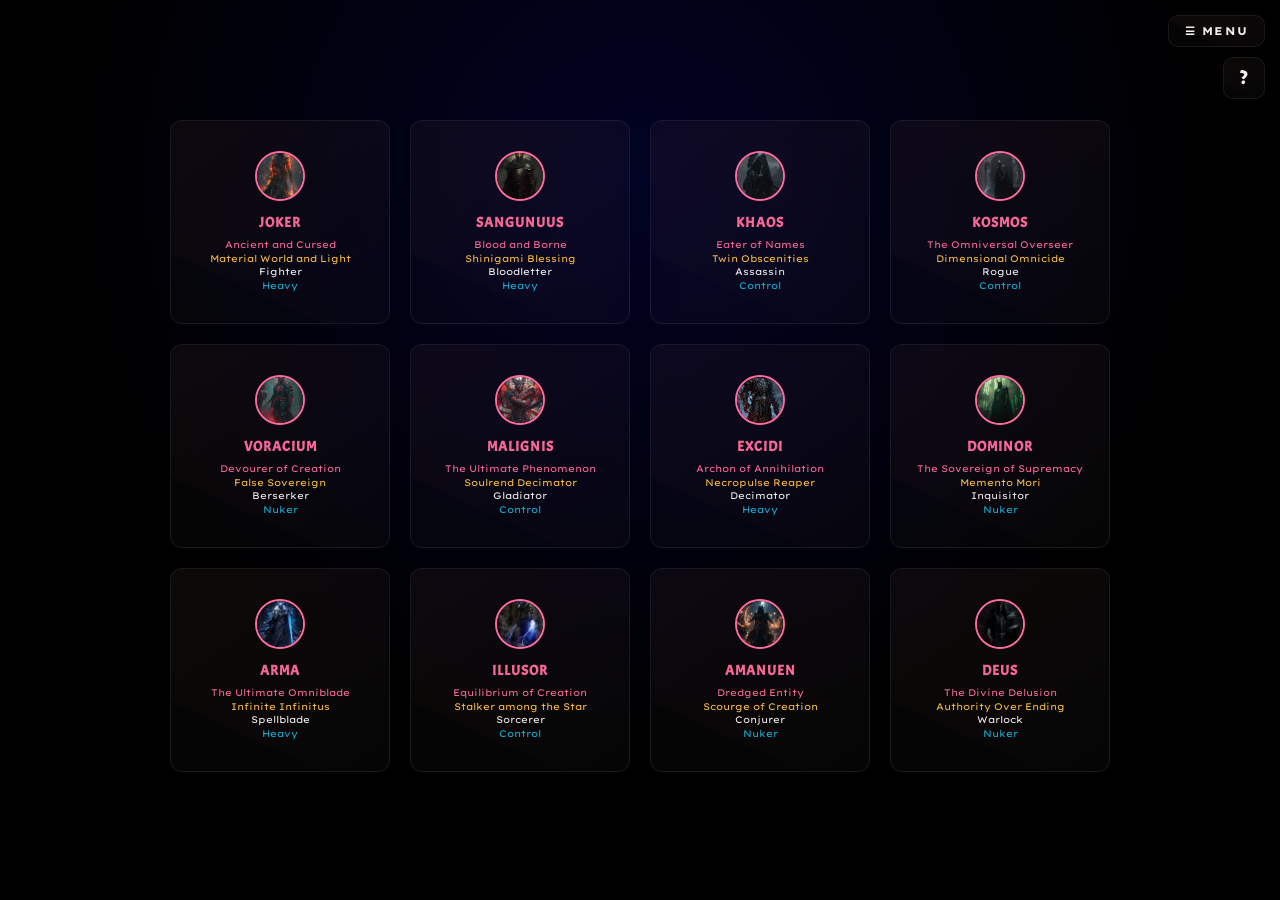
==== browsergame.html @ 63efa2f0 "feat: add dual console system for combat and realms" ====
<!DOCTYPE html>
<html lang="en">
<head>
    <meta charset="UTF-8">
    <meta name="viewport" content="width=device-width, initial-scale=1.0">
    <meta name="description" content="Play the greatest battle arena in the world">
    <title>Godthrone | Gehenna</title>
    
    <link rel="stylesheet" href="css/global.css">
    
    <link rel="preconnect" href="https://fonts.googleapis.com">
    <link rel="preconnect" href="https://fonts.gstatic.com" crossorigin>
    <link href="https://fonts.googleapis.com/css2?family=Acme&family=Lexend+Exa:wght@100..900&display=swap" rel="stylesheet">
</head>
<body>

    <nav class="menu-panel">
        <button class="menu-toggle" onclick="toggleMenu()">☰ Menu</button>
        <button id="rpsButton" class="menu-toggle" style="margin-top: 10px; justify-content: center; font-family: 'Acme', sans-serif; font-size: 1.2rem;">?</button>
        
        <div id="menuContent">
            <a href="mainmenu.html">Home</a>
            <a href="loremenu/loremenu.html">Lore</a>
            <a href="Story/world.html">Story</a>
        </div>
    </nav>

    <div id="globalTooltip" class="tooltip-container"></div>

    <div id="rpsModal" class="modal-overlay">
        <div class="modal-content">
            <button id="closeModal" class="close-button">&times;</button>
            <img src="./images/modal/rps.png" alt="Combat Triangle" class="rps-image">
        </div>
    </div>

    <div class="container">
        <header class="title" id="main-header">
        </header>

        <!-- 1. ENEMY CARD SECTION (Now at the top of combat) -->
        <div class="enemy" style="display: flex; justify-content: center; width: 100%; margin: 20px 0;"></div>

        <!-- 2. COMBAT CONSOLE SECTION -->
        <div id="realmConsole" style="display: none; max-width: 720px; margin: 20px auto; padding: 15px; background: #020224; border: 1px solid #ffc048; color: #fff; font-family: 'Lexend Exa', sans-serif; font-size: 13px; line-height: 1.6; text-align: center; border-radius: 8px; max-height: 120px; overflow-y: auto; box-shadow: 0 0 15px rgba(255, 192, 72, 0.2);"></div>

        <div id="combatConsole" style="display: none; max-width: 720px; margin: 20px auto; padding: 15px; background: #020224; border: 1px solid #ff6b9d; color: #fff; font-family: 'Lexend Exa', sans-serif; font-size: 13px; line-height: 1.6; text-align: center; border-radius: 8px; max-height: 120px; overflow-y: auto; box-shadow: 0 0 15px rgba(255, 107, 157, 0.2);"></div>

        <!-- 3. ACTION BUTTONS (In the middle) -->
        <div class="actions" style="text-align: center; margin: 20px 0;"></div>

        <!-- 4. PLAYER CARD / CHARACTER SELECTION GRID (Now at the bottom) -->
        <main class="interface" id="character-grid">
            <a href="#" class="card" onclick="GameManager.setGameStart('Joker')">
                <img src="./images/exiliumarch/joker.png" alt="joker" class="img-avatar">
                <h3>Joker</h3>
                <p class="line-1">Ancient and Cursed</p>
                <p class="line-2">Material World and Light</p>
                <p class="line-3">Fighter</p>
                <p class="line-4">Heavy</p>
            </a>
            
            <a href="#" class="card" onclick="GameManager.setGameStart('Sangunuus')">
                <img src="./images/exiliumarch/sangunuus.png" alt="sangunuus" class="img-avatar">
                <h3>Sangunuus</h3>
                <p class="line-1">Blood and Borne</p>
                <p class="line-2">Shinigami Blessing</p>
                <p class="line-3">Bloodletter</p>
                <p class="line-4">Heavy</p>
            </a>

            <a href="#" class="card" onclick="GameManager.setGameStart('Khaos')">
                <img src="./images/exiliumarch/khaos.png" alt="khaos" class="img-avatar">
                <h3>Khaos</h3>
                <p class="line-1">Eater of Names</p>
                <p class="line-2">Twin Obscenities</p>
                <p class="line-3">Assassin</p>
                <p class="line-4">Control</p>
            </a>

            <a href="#" class="card" onclick="GameManager.setGameStart('Kosmos')">
                <img src="./images/exiliumarch/kosmos.png" alt="kosmos" class="img-avatar">
                <h3>Kosmos</h3>
                <p class="line-1">The Omniversal Overseer</p>
                <p class="line-2">Dimensional Omnicide</p>
                <p class="line-3">Rogue</p>
                <p class="line-4">Control</p>
              </a>

            <a href="#" class="card" onclick="GameManager.setGameStart('Voracium')">
                <img src="./images/exiliumarch/voracium.png" alt="voracium" class="img-avatar">
                <h3>Voracium</h3>
                <p class="line-1">Devourer of Creation</p>
                <p class="line-2">False Sovereign</p>
                <p class="line-3">Berserker</p>
                <p class="line-4">Nuker</p>
            </a>

            <a href="#" class="card" onclick="GameManager.setGameStart('Malignis')">
                <img src="./images/exiliumarch/malignis.png" alt="malignis" class="img-avatar">
                <h3>Malignis</h3>
                <p class="line-1">The Ultimate Phenomenon</p>
                <p class="line-2">Soulrend Decimator</p>
                <p class="line-3">Gladiator</p>
                <p class="line-4">Control</p>
            </a>

            <a href="#" class="card" onclick="GameManager.setGameStart('Excidi')">
                <img src="./images/exiliumarch/excidi.png" alt="excidi" class="img-avatar">
                <h3>Excidi</h3>
                <p class="line-1">Archon of Annihilation</p>
                <p class="line-2">Necropulse Reaper</p>
                <p class="line-3">Decimator</p>
                <p class="line-4">Heavy</p>
            </a>

            <a href="#" class="card" onclick="GameManager.setGameStart('Dominor')">
                <img src="./images/exiliumarch/dominor.png" alt="dominor" class="img-avatar">
                <h3>Dominor</h3>
                <p class="line-1">The Sovereign of Supremacy</p>
                <p class="line-2">Memento Mori</p>
                <p class="line-3">Inquisitor</p>
                <p class="line-4">Nuker</p>
            </a>

            <a href="#" class="card" onclick="GameManager.setGameStart('Arma')">
                <img src="./images/exiliumarch/arma.png" alt="arma" class="img-avatar">
                <h3>Arma</h3>
                <p class="line-1">The Ultimate Omniblade</p>
                <p class="line-2">Infinite Infinitus</p>
                <p class="line-3">Spellblade</p>
                <p class="line-4">Heavy</p>
            </a>

            <a href="#" class="card" onclick="GameManager.setGameStart('Illusor')">
                <img src="./images/exiliumarch/illusor.png" alt="illusor" class="img-avatar">
                <h3>Illusor</h3>
                <p class="line-1">Equilibrium of Creation</p>
                <p class="line-2">Stalker among the Star</p>
                <p class="line-3">Sorcerer</p>
                <p class="line-4">Control</p>
            </a>
            
            <a href="#" class="card" onclick="GameManager.setGameStart('Amanuen')">
                <img src="./images/exiliumarch/amanuen.png" alt="amanuen" class="img-avatar">
                <h3>Amanuen</h3>
                <p class="line-1">Dredged Entity</p>
                <p class="line-2">Scourge of Creation</p>
                <p class="line-3">Conjurer</p>
                <p class="line-4">Nuker</p>
            </a>
        
            <a href="#" class="card" onclick="GameManager.setGameStart('Deus')">
                <img src="./images/exiliumarch/deus.png" alt="deus" class="img-avatar">
                <h3>Deus</h3>
                <p class="line-1">The Divine Delusion</p>
                <p class="line-2">Authority Over Ending</p>
                <p class="line-3">Warlock</p>
                <p class="line-4">Nuker</p>
            </a>
        </main>

        <div class="arena"></div>
    </div>

    <button id="scrollToTop" onclick="scrollToTop()" aria-label="Scroll back to top"
            style="display: none; position: fixed; bottom: 20px; right: 20px; width: 50px; height: 50px; border-radius: 50%; background: #000000; border: 1px solid #ff6b9d; color: #ff6b9d; cursor: pointer; z-index: 9999; align-items: center; justify-content: center; font-size: 20px;">
        ↑
    </button>

<script src="js/characters.js"></script>
<script src="js/interface.js"></script>
<script src="js/realms.js"></script>
<script src="js/storage.js"></script>
<script src="js/game.js"></script>
<script src="js/enemy.js"></script>
<script src="js/combat.js"></script>
<script src="js/modal.js"></script>
<script src="js/tooltip.js"></script>
</body>
</html>
---- css/global.css ----
/* --- GODTHRONE UNIFIED GLOBAL CSS --- */

/* 1. RESET & CORE PROTOCOL */
* {
    margin: 0;
    padding: 0;
    box-sizing: border-box;
    text-decoration: none;
    hyphens: none; /* Protocol: No Hyphens */
}

body {
    font-family: 'Lexend Exa', sans-serif;
    background: radial-gradient(circle at 50% 20%, #020224, #000000 60%);
    color: #d5c8af;
    min-height: 100vh;
    display: flex;
    justify-content: center;
    padding: 40px 20px;
    overflow-x: hidden;
}

/* 2. LAYOUT CONTAINERS */
.container {
    width: 100%;
    max-width: 1200px;
    display: flex;
    flex-direction: column;
    align-items: center; /* Ensures Title & Grid share same center line */
}

.title {
    text-align: center;
    margin-bottom: 50px;
    animation: fadeUp 0.8s ease;
}

.title h1 {
    font-family: 'Acme', sans-serif;
    font-size: 3.5rem;
    letter-spacing: 8px;
    background: linear-gradient(45deg, #ff6b9d, #da4a6c);
    -webkit-background-clip: text;
    -webkit-text-fill-color: transparent;
    text-transform: uppercase;
    filter: drop-shadow(0 0 10px rgba(255, 107, 157, 0.3));
}

.title p {
    font-size: 1rem;
    letter-spacing: 4px;
    opacity: 0.8;
    margin-top: 10px;
    text-transform: uppercase;
}

/* 3. CARD-STYLE MENU SYSTEM (HARD-FIXED) */
.menu-panel {
    position: fixed;
    top: 15px;
    right: 15px;
    z-index: 1000;
    display: flex;
    flex-direction: column;
    align-items: flex-end;
}

.menu-toggle {
    position: relative;
    background: rgba(255, 255, 255, 0.02);
    color: #ffffff;
    border: 1px solid rgba(255, 255, 255, 0.08);
    padding: 8px 16px;
    border-radius: 10px; 
    font-size: 0.7rem;
    font-weight: 700;
    letter-spacing: 1.2px;
    text-transform: uppercase;
    cursor: pointer;
    font-family: 'Lexend Exa', sans-serif;
    display: flex;
    align-items: center;
    gap: 6px;
    backdrop-filter: blur(10px);
    overflow: hidden; /* Clips the "Secret Sauce" animations */
    transition: all 0.4s cubic-bezier(0.25, 0.46, 0.45, 0.94);
}

.menu-toggle:hover {
    transform: translateY(-2px) scale(1.02);
    border-color: #ff6b9d;
    box-shadow: 0 5px 15px rgba(255, 107, 157, 0.2);
}

/* Menu Toggle "Secret Sauce" (Matches Cards) */
.menu-toggle::before {
    content: "";
    position: absolute;
    inset: 0;
    background: radial-gradient(circle at 50% 0%, rgba(255, 107, 157, 0.15), transparent 70%);
    opacity: 0;
    transition: 0.4s;
}

.menu-toggle:hover::before { 
    opacity: 1; 
}

.menu-toggle::after {
    content: "";
    position: absolute;
    top: -120%;
    left: -50%;
    width: 200%;
    height: 200%;
    background: linear-gradient(120deg, transparent, rgba(80, 39, 39, 0.1), transparent);
    transform: rotate(25deg);
    transition: 0.6s;
}

.menu-toggle:hover::after { 
    top: 120%; 
}

#menuContent {
    display: none;
    background: rgba(0, 0, 0, 0.95);
    border: 1px solid rgba(255, 107, 157, 0.3);
    padding: 6px;
    margin-top: 6px;
    border-radius: 10px;
    min-width: 120px;
    backdrop-filter: blur(15px);
    box-shadow: 0 10px 30px rgba(0, 0, 0, 0.8);
    animation: menuSlide 0.3s ease forwards;
}

#menuContent a {
    display: block;
    color: #ff6b9d;
    padding: 6px 10px;
    font-size: 0.65rem;
    font-weight: 600;
    text-align: right;
    transition: all 0.2s ease;
    border-radius: 6px;
}

#menuContent a:hover {
    color: #ffffff;
    background: rgba(255, 107, 157, 0.1);
    transform: translateX(-3px);
}

/* 4. INTERFACE GRID (EXPANDED FOR 4 CARDS) */
.interface {
    display: grid;
    /* Explicitly define 4 columns instead of letting auto-fit decide based on parent constraints */
    grid-template-columns: repeat(4, 220px); 
    gap: 20px; 
    width: 100%;
    max-width: 960px; /* (4 cards * 220px) + gaps */
    margin: 0 auto;
    justify-content: center;
}

/* --- UI ACTION LAYOUT --- */
.actions {
    display: flex;
    flex-direction: column; /* Stacks buttons vertically */
    gap: 15px;              /* THIS IS YOUR SPACING FIX */
    align-items: center;
    width: 100%;
    margin-top: 20px;
}

/* --- BUTTON BORDER UTILITIES --- */
.border-pink { border-color: #ff6b9d !important; }
.border-gold { border-color: #ffc048 !important; }
.border-green { border-color: #2ed573 !important; }
.border-red { border-color: #ff4757 !important; }
.border-teal { border-color: #00d2d3 !important; }

/* 5. UNIVERSAL CARD DESIGN */
.card {
    position: relative;
    background: rgba(255, 255, 255, 0.02);
    border: 1px solid rgba(255, 255, 255, 0.08);
    border-radius: 12px; 
    padding: 30px 15px;
    text-align: center;
    backdrop-filter: blur(10px);
    overflow: hidden;
    display: flex;
    flex-direction: column;
    align-items: center;
    justify-content: center; /* THE FIX: Centers content vertically */
    min-height: 1px;         /* THE FIX: Alignment safety guard */
    width: 100%;
    max-width: 220px;
    margin: 0 auto;
    transition: all 0.4s cubic-bezier(0.25, 0.46, 0.45, 0.94);
    opacity: 0;
    transform: translateY(15px);
    animation: fadeUp 0.6s ease forwards;
}

.card:hover {
    transform: translateY(-5px) scale(1.02);
    border-color: #ff6b9d;
    box-shadow: 0 10px 25px rgba(255, 107, 157, 0.2);
}

/* LOCKS PINK BORDER ON PLAYER CARD PERMANENTLY DURING COMBAT
   Without breaking the 220px sizing layout */
#character-grid .card:only-child {
    border-color: #ff6b9d !important;
    box-shadow: 0 10px 25px rgba(255, 107, 157, 0.2) !important;
}

/* Card "Secret Sauce" */
.card::before {
    content: "";
    position: absolute;
    inset: 0;
    background: radial-gradient(circle at 50% 0%, rgba(255, 107, 157, 0.15), transparent 70%);
    opacity: 0;
    transition: 0.4s;
    pointer-events: none;
}

.card:hover::before { 
    opacity: 1; 
}

.card::after {
    content: "";
    position: absolute;
    top: -120%;
    left: -50%;
    width: 200%;
    height: 200%;
    background: linear-gradient(120deg, transparent, rgba(80, 39, 39, 0.1), transparent);
    transform: rotate(25deg);
    transition: 0.6s;
    pointer-events: none;
}

.card:hover::after { 
    top: 120%; 
}

/* AVATARS */
.img-avatar {
    width: 50px;   
    height: 50px;  
    border-radius: 50%;
    border: 2px solid #ff6b9d;
    margin-bottom: 12px; 
    object-fit: cover;
    transition: 0.3s ease;
    z-index: 1;
}

/* TYPOGRAPHY */
.card h3 {
    font-family: 'Acme', sans-serif;
    color: #ff6b9d;
    font-size: 0.9rem; 
    margin-bottom: 8px;
    text-transform: uppercase;
    letter-spacing: 1px;
}

.card p {
    font-size: 0.6rem; 
    line-height: 1.2;   
    margin-bottom: 2px;
}

.line-1 { color: #ff6b9d; } /* Accent Pink */
.line-2 { color: #ffc048; } /* Accent Gold */
.line-3 { color: #f5f5f5; } /* Pure White */
.line-4 { color: #17b1dc; } /* Pure White */

/* --- BREADCRUMB COMPONENT --- */
.breadcrumb {
    margin-bottom: 25px;
    font-family: 'Lexend Exa', sans-serif;
    font-size: 0.65rem;
    letter-spacing: 2px;
    text-transform: uppercase;
    text-align: center;
    hyphens: none;
}

.breadcrumb a {
    color: #ff6b9d; /* Accent Pink */
    transition: 0.3s ease;
}

.breadcrumb a:hover {
    color: #ffffff;
    text-shadow: 0 0 8px rgba(255, 107, 157, 0.6);
}

.breadcrumb .separator {
    margin: 0 10px;
    color: rgba(255, 255, 255, 0.2);
}

.breadcrumb .current {
    color: #d5c8af;
    opacity: 0.8;
}

/* 6. ANIMATIONS */
@keyframes fadeUp {
    from { opacity: 0; transform: translateY(20px); }
    to { opacity: 1; transform: translateY(0); }
}

@keyframes menuSlide {
    from { opacity: 0; transform: translateY(-5px) scale(0.98); }
    to { opacity: 1; transform: translateY(0) scale(1); }
}

/* Staggering Animation Entry */
.card:nth-child(1) { animation-delay: 0.1s; }
.card:nth-child(2) { animation-delay: 0.15s; }
.card:nth-child(3) { animation-delay: 0.2s; }

/* 7. RESPONSIVE (MOBILE & TABLET) */
@media (max-width: 1000px) {
    .interface { 
        grid-template-columns: repeat(auto-fit, minmax(180px, 1fr)); 
        max-width: 450px; 
    }
}

@media (max-width: 600px) {
    .interface { 
        grid-template-columns: 1fr; 
        max-width: 220px; 
    }
    .title h1 { 
        font-size: 2.5rem; 
    }
}

/* 8. COMBAT LAYOUT EXPANSION FIXES */
#combatConsole {
    width: 100% !important;
    max-width: 720px !important;
    margin: 20px auto !important;
    background: rgba(0, 0, 0, 0.4);
    border: 1px solid rgba(255, 107, 157, 0.2);
    border-radius: 12px;
    padding: 15px 20px;
    font-size: 0.7rem;
    line-height: 1.6;
    box-sizing: border-box;
    max-height: 180px;
    overflow-y: auto;
    backdrop-filter: blur(10px);
    
    /* Hides default scrollbar tracks for Firefox & Edge */
    scrollbar-width: none; 
    -ms-overflow-style: none; 
}

/* Hides default scrollbar tracks for Webkit engines (Chrome, Safari, Opera) */
#combatConsole::-webkit-scrollbar {
    display: none;
}

/* RESTORED: Both your player and enemy cards remain their standard matching sizes! */
#character-grid, .enemy {
    width: 100% !important;
    max-width: 720px !important;
    margin: 0 auto !important;
}

/* NEW SPACING FIX: Forces stacked sections to sit tight in the new top-to-bottom layout flow */
.enemy + #combatConsole,
#combatConsole + .actions,
.actions + #character-grid {
    margin-top: 15px !important; 
    margin-bottom: 0px !important; 
}

/* Hides default scrollbar tracks for Webkit engines (Chrome, Safari, Opera) */
#combatConsole::-webkit-scrollbar {
    display: none;
}

/* RESTORED: Back to your exact structural container layouts.
   Both your player and enemy cards remain their standard matching sizes! */
#character-grid, .enemy {
    width: 100% !important;
    max-width: 720px !important;
    margin: 0 auto !important;
}

/* Force the button to drop its default browser spacing and pull closer to the card */
#character-grid + button, 
#character-grid + div,
#character-grid + a {
    margin-top: 15px !important; 
    margin-bottom: 0px !important; 
}

/* --- 9. COSMIC COMBAT EFFECTS & ANIMATIONS --- */

/* SCREEN SHAKE ANIMATION */
@keyframes cosmicShake {
    0%, 100% { transform: translate(0, 0); }
    10%, 30%, 50%, 70%, 90% { transform: translate(-4px, 2px); }
    20%, 40%, 60%, 80% { transform: translate(4px, -2px); }
}

.shake-active {
    animation: cosmicShake 0.4s cubic-bezier(.36,.07,.19,.97) both;
}

/* ENEMY HIT: Flash Crimson Red when player takes damage */
@keyframes flashEnemyHit {
    0% { background: radial-gradient(circle at 50% 20%, #da4a6c, #000000 75%); }
    100% { background: radial-gradient(circle at 50% 20%, #020224, #000000 60%); }
}
.flash-enemy {
    animation: flashEnemyHit 0.4s ease-out forwards;
}

/* PLAYER HIT: Flash Cosmic Pink when enemy takes damage */
@keyframes flashPlayerHit {
    0% { background: radial-gradient(circle at 50% 20%, #57cf61, #000000 75%); }
    100% { background: radial-gradient(circle at 50% 20%, #020224, #000000 60%); }
}
.flash-player {
    animation: flashPlayerHit 0.4s ease-out forwards;
}

/* --- 10. COSMIC VITALITY & MANA BARS --- */
.stat-bar-container {
    width: 100%;
    height: 8px;
    background: rgba(255, 255, 255, 0.1);
    border-radius: 4px;
    margin: 6px 0 12px 0;
    overflow: hidden;
    border: 1px solid rgba(255, 255, 255, 0.05);
    box-shadow: inset 0 1px 3px rgba(0, 0, 0, 0.5);
}

.stat-bar-fill {
    height: 100%;
    width: 100%; /* Starts full */
    transition: width 0.4s cubic-bezier(0.175, 0.885, 0.32, 1.275); /* Snappy bounce effect */
}

/* Custom Cosmic Glow Profiles */
.bg-player-health {
    background: #ff6b9d; /* Accent Pink */
    box-shadow: 0 0 8px rgba(255, 107, 157, 0.8);
}

.bg-enemy-health {
    background: #da4a6c; /* Crimson Red */
    box-shadow: 0 0 8px rgba(218, 74, 108, 0.8);
}

.bg-mana {
    background: #ffc048; /* Accent Gold */
    box-shadow: 0 0 8px rgba(255, 192, 72, 0.8);
}

.damage-popup {
    position: absolute;
    animation: floatUp 0.8s ease-out forwards;
    font-family: 'Acme', sans-serif;
    color: #ff6b9d;
    font-size: 2rem; /* Increased size to make it pop */
    pointer-events: none;
    z-index: 1000;   /* Ensure it appears above everything */
}

@keyframes floatUp {
    0% { transform: translateY(0); opacity: 1; }
    100% { transform: translateY(-50px); opacity: 0; }
}

/* ... [Keep all of your exact existing CSS above 1-10 here] ... */

/* --- 11. RPS MODAL SYSTEM --- */
.modal-overlay {
    display: none; /* Hidden strictly by default */
    position: fixed;
    inset: 0; /* Shorthand for top/left/right/bottom 0 */
    background: rgba(0, 0, 0, 0.85);
    z-index: 2000;
    justify-content: center;
    align-items: center;
    backdrop-filter: blur(8px);
    opacity: 0;
    transition: opacity 0.3s ease;
}

.modal-overlay.active {
    display: flex;
    opacity: 1;
}

.modal-content {
    position: relative;
    background: radial-gradient(circle at 50% 20%, #020224, #000000 80%);
    border: 1px solid #000000;
    border-radius: 12px;
    padding: 40px;
    box-shadow: 0 10px 40px rgba(36, 34, 35, 0.3);
    max-width: 600px;
    width: 90%;
    text-align: center;
    transform: scale(0.9);
    transition: transform 0.3s cubic-bezier(0.25, 0.46, 0.45, 0.94);
}

.modal-overlay.active .modal-content {
    transform: scale(1);
}

.rps-image {
    max-width: 100%;
    height: auto;
    border-radius: 8px;
    box-shadow: 0 0 15px rgba(255, 255, 255, 0.05);
}

.close-button {
    position: absolute;
    top: 10px;
    right: 15px;
    background: transparent;
    color: #ff6b9d; /* Accent Pink */
    border: none;
    font-size: 2rem;
    cursor: pointer;
    font-family: 'Acme', sans-serif;
    transition: color 0.3s ease, transform 0.3s ease;
}

.close-button:hover {
    color: #ffffff; /* Pure White */
    transform: scale(1.1);
}

/* --- 12. SKILL TOOLTIP SYSTEM --- */
.tooltip-container {
    position: absolute;
    top: 0;
    left: 0;
    background: #737373;
    color: #000000;
    border: 2px solid #000000;
    padding: 10px 15px; /* Added slightly more padding */
    border-radius: 6px;
    font-family: 'Lexend Exa', sans-serif;
    font-size: 0.8rem; /* Adjusted for better readability */
    font-weight: bold;
    pointer-events: none;
    z-index: 1500;
    opacity: 0;
    visibility: hidden;
    transition: opacity 0.15s ease, transform 0.15s ease;
    transform: translateY(-5px);
    box-shadow: 0 5px 15px rgba(0, 0, 0, 0.8);
    
    /* --- FIX: Allow wrapping instead of cutting off --- */
    max-width: 280px;      /* Restrict max width so it doesn't span the whole screen */
    white-space: normal;   /* Allows text to wrap to new lines */
    text-align: center;    /* Keeps the look consistent */
    line-height: 1.2;      /* Ensures lines aren't squashed */
}

.tooltip-container.active {
    opacity: 1;
    visibility: visible;
    transform: translateY(0);
}

/* 13. COMBAT SCREEN EDGE LAYOUT */

/* 1. Lock the body perfectly to the monitor glass */
body:has(.enemy .card) {
    padding-top: 15px !important;    
    padding-bottom: 15px !important; 
    padding-left: 20px;
    padding-right: 20px;
    height: 100vh !important;    /* THE FIX: Locks body to screen height */
    overflow: hidden !important; /* THE FIX: Stops vertical bouncing */
}

/* 2. Force the container to stretch the full height so the bottom isn't empty */
.container:has(.enemy .card) {
    height: 100% !important;     /* THE FIX: Stretches down to the bottom */
    display: flex;
    flex-direction: column;
}

/* Completely hide the title header during combat */
.container:has(.enemy .card) .title {
    display: none !important;
}

/* 3. Pin the enemy card to the very top edge */
.container:has(.enemy .card) .enemy {
    margin-top: 0 !important;
    margin-bottom: 0 !important;
    margin-left: auto !important;
    margin-right: auto !important;
}

/* 4. Push the action buttons AND player card to the bottom */
.container:has(.enemy .card) #combatConsole + .actions {
    margin-top: auto !important; /* Pushes everything below it to the bottom */
    margin-bottom: 0 !important;
}

/* Keep the player card at the bottom with your custom 9px gap */
.container:has(.enemy .card) #character-grid {
    margin-top: 9px !important; 
    margin-bottom: 0 !important;
    margin-left: auto !important;
    margin-right: auto !important;
}

/* 5. Transform the consoles into fixed boxes beside the player */
.container:has(.enemy .card) #combatConsole,
.container:has(.enemy .card) #realmConsole {
    position: fixed !important;
    bottom: 15px !important;     
    width: 320px !important;     
    max-width: 320px !important; 
    height: 200px !important;    
    max-height: 250px !important;
    margin: 0 !important; 
    z-index: 1000 !important;
}

/* Pushes combat log to the right */
.container:has(.enemy .card) #combatConsole {
    right: 20px !important; 
}

/* Pushes realm info to the left */
.container:has(.enemy .card) #realmConsole {
    left: 20px !important; 
    display: flex !important;
    flex-direction: column;
    justify-content: center;
}

/* Hide scrollbars for the new console */
#realmConsole::-webkit-scrollbar {
    display: none;
}
#realmConsole {
    scrollbar-width: none; 
    -ms-overflow-style: none; 
}
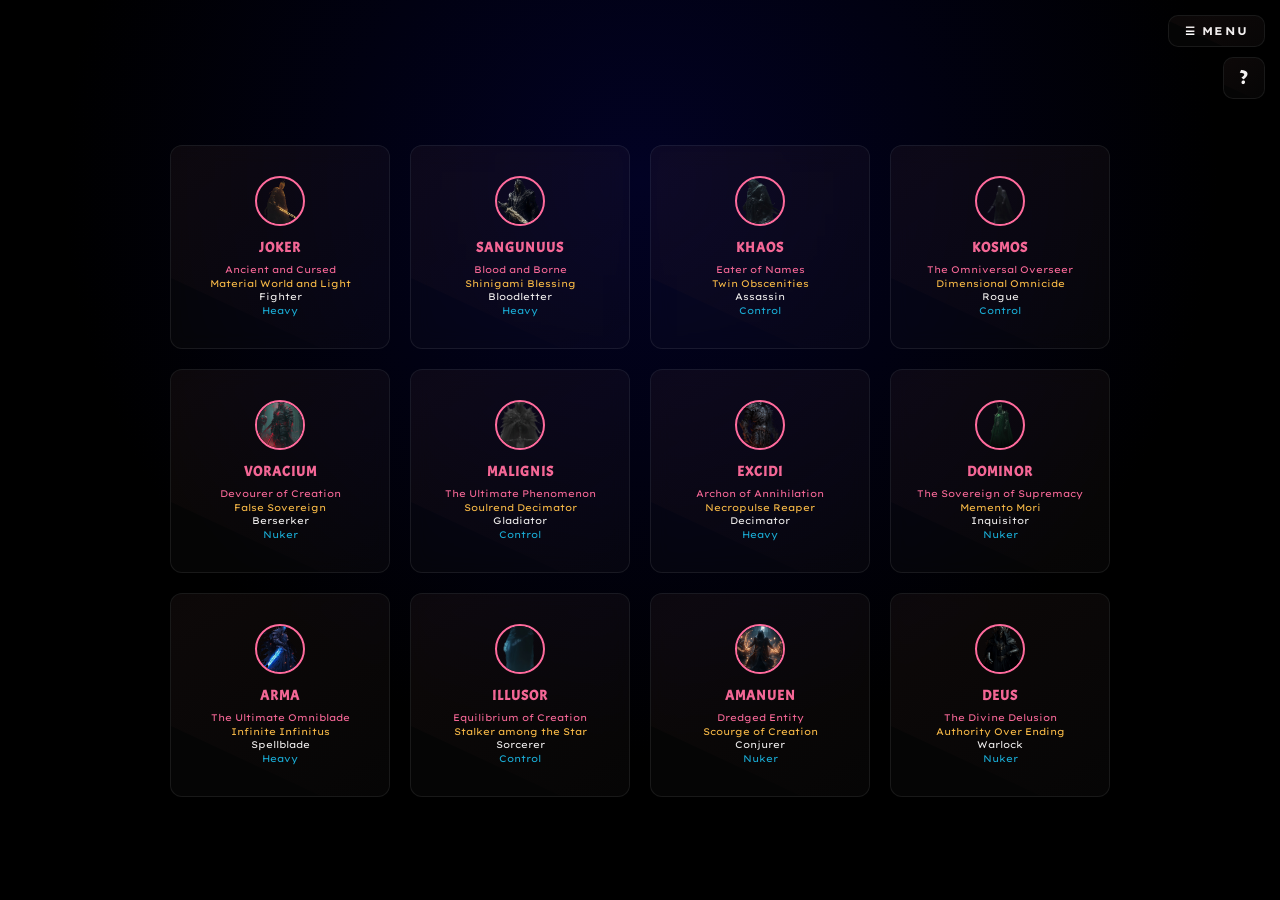
==== commit 6b45b590: "refactor: move enemy showcase inline styles to CSS and clean combat overrides" ====
--- a/browsergame.html
+++ b/browsergame.html
@@ -45,6 +45,9 @@
         <div id="realmConsole" style="display: none; max-width: 720px; margin: 20px auto; padding: 15px; background: #020224; border: 1px solid #ffc048; color: #fff; font-family: 'Lexend Exa', sans-serif; font-size: 13px; line-height: 1.6; text-align: center; border-radius: 8px; max-height: 120px; overflow-y: auto; box-shadow: 0 0 15px rgba(255, 192, 72, 0.2);"></div>
 
         <div id="combatConsole" style="display: none; max-width: 720px; margin: 20px auto; padding: 15px; background: #020224; border: 1px solid #ff6b9d; color: #fff; font-family: 'Lexend Exa', sans-serif; font-size: 13px; line-height: 1.6; text-align: center; border-radius: 8px; max-height: 120px; overflow-y: auto; box-shadow: 0 0 15px rgba(255, 107, 157, 0.2);"></div>
+
+        <!-- ENEMY SPRITE SHOWCASE -->
+        <div id="enemyShowcase"></div>
 
         <!-- 3. ACTION BUTTONS (In the middle) -->
         <div class="actions" style="text-align: center; margin: 20px 0;"></div>
--- a/css/global.css
+++ b/css/global.css
@@ -594,8 +594,8 @@
 body:has(.enemy .card) {
     padding-top: 15px !important;    
     padding-bottom: 15px !important; 
-    padding-left: 20px;
-    padding-right: 20px;
+    padding-left: 0 !important;
+    padding-right: 0 !important;
     height: 100vh !important;    /* THE FIX: Locks body to screen height */
     overflow: hidden !important; /* THE FIX: Stops vertical bouncing */
 }
@@ -660,6 +660,40 @@
     justify-content: center;
 }
 
+/* Allow full-width combat layout */
+body:has(.enemy .card) .container {
+    max-width: 100% !important;
+    width: 100% !important;
+}
+
+#enemyShowcase {
+    width: 100%;
+    height: 260px;
+    margin: 20px auto;
+    display: none; /* hidden until combat */
+    justify-content: center;
+    align-items: center;
+    overflow: hidden;
+    backdrop-filter: blur(10px);
+}
+
+body:has(.enemy .card) #enemyShowcase {
+    display: flex !important;
+    width: 100% !important;
+    max-width: 100% !important;
+    margin-left: auto !important;
+    margin-right: auto !important;
+
+    /* Remove old borders & glow */
+    border: none !important;
+    border-radius: 0 !important;
+    box-shadow: none !important;
+
+    /* Background image */
+    background: url("./images/combatbackground.png")
+                center center / cover no-repeat !important;
+}
+
 /* Hide scrollbars for the new console */
 #realmConsole::-webkit-scrollbar {
     display: none;
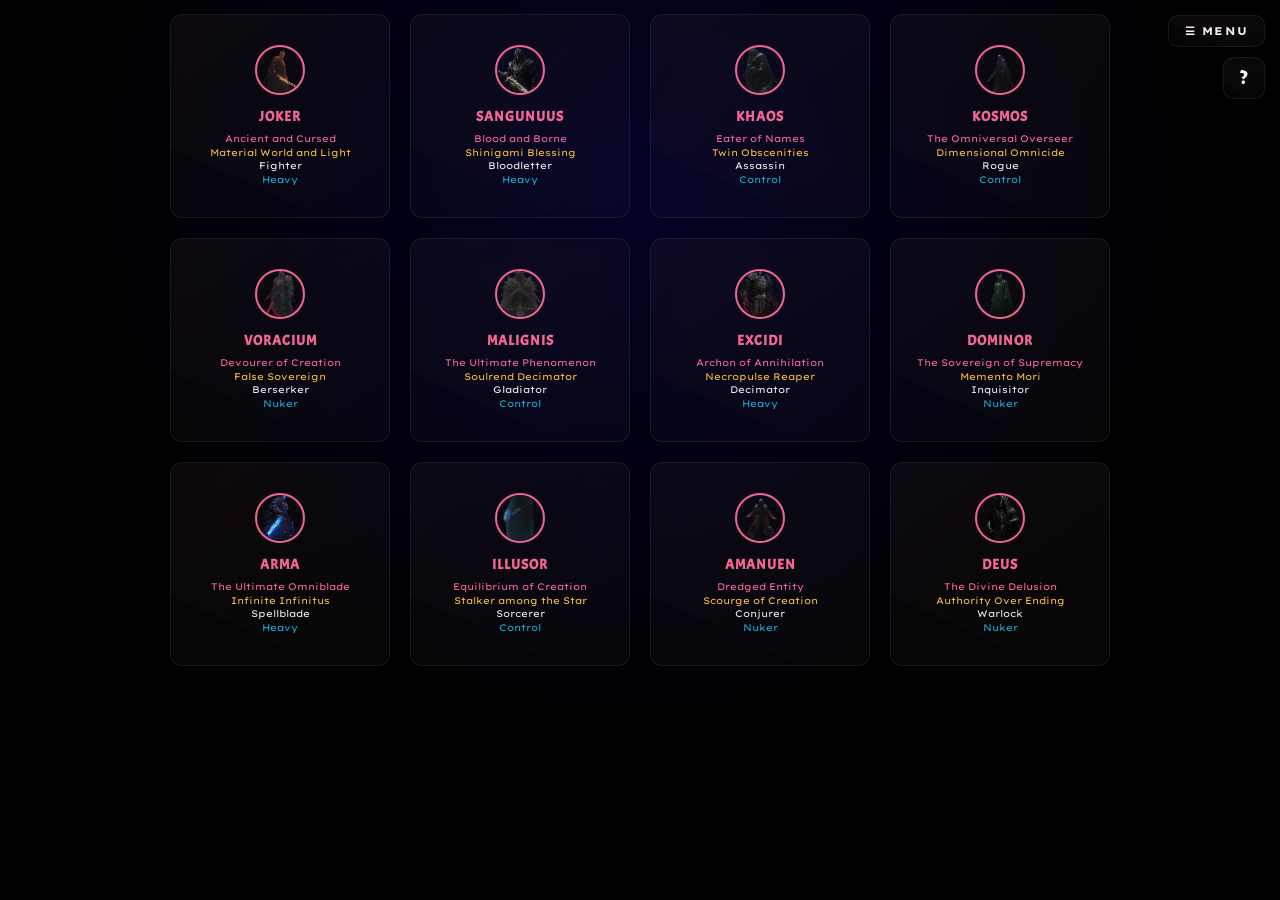
==== commit d98656e8: "refactor: split global.css into modular CSS files" ====
--- a/browsergame.html
+++ b/browsergame.html
@@ -6,7 +6,12 @@
     <meta name="description" content="Play the greatest battle arena in the world">
     <title>Godthrone | Gehenna</title>
     
-    <link rel="stylesheet" href="css/global.css">
+    <link rel="stylesheet" href="css/base.css">
+    <link rel="stylesheet" href="css/menu.css">
+    <link rel="stylesheet" href="css/combat.css">
+    <link rel="stylesheet" href="css/modal.css">
+    <link rel="stylesheet" href="css/tooltip.css">
+    <link rel="stylesheet" href="css/novel.css">
     
     <link rel="preconnect" href="https://fonts.googleapis.com">
     <link rel="preconnect" href="https://fonts.gstatic.com" crossorigin>
@@ -54,7 +59,7 @@
 
         <!-- 4. PLAYER CARD / CHARACTER SELECTION GRID (Now at the bottom) -->
         <main class="interface" id="character-grid">
-            <a href="#" class="card" onclick="GameManager.setGameStart('Joker')">
+            <a href="#" class="card" onclick="startVN('Joker')">
                 <img src="./images/exiliumarch/joker.png" alt="joker" class="img-avatar">
                 <h3>Joker</h3>
                 <p class="line-1">Ancient and Cursed</p>
@@ -63,7 +68,7 @@
                 <p class="line-4">Heavy</p>
             </a>
             
-            <a href="#" class="card" onclick="GameManager.setGameStart('Sangunuus')">
+            <a href="#" class="card" onclick="startVN('Sangunuus')">
                 <img src="./images/exiliumarch/sangunuus.png" alt="sangunuus" class="img-avatar">
                 <h3>Sangunuus</h3>
                 <p class="line-1">Blood and Borne</p>
@@ -72,7 +77,7 @@
                 <p class="line-4">Heavy</p>
             </a>
 
-            <a href="#" class="card" onclick="GameManager.setGameStart('Khaos')">
+            <a href="#" class="card" onclick="startVN('Khaos')">
                 <img src="./images/exiliumarch/khaos.png" alt="khaos" class="img-avatar">
                 <h3>Khaos</h3>
                 <p class="line-1">Eater of Names</p>
@@ -81,7 +86,7 @@
                 <p class="line-4">Control</p>
             </a>
 
-            <a href="#" class="card" onclick="GameManager.setGameStart('Kosmos')">
+            <a href="#" class="card" onclick="startVN('Kosmos')">
                 <img src="./images/exiliumarch/kosmos.png" alt="kosmos" class="img-avatar">
                 <h3>Kosmos</h3>
                 <p class="line-1">The Omniversal Overseer</p>
@@ -90,7 +95,7 @@
                 <p class="line-4">Control</p>
               </a>
 
-            <a href="#" class="card" onclick="GameManager.setGameStart('Voracium')">
+            <a href="#" class="card" onclick="startVN('Voracium')">
                 <img src="./images/exiliumarch/voracium.png" alt="voracium" class="img-avatar">
                 <h3>Voracium</h3>
                 <p class="line-1">Devourer of Creation</p>
@@ -99,7 +104,7 @@
                 <p class="line-4">Nuker</p>
             </a>
 
-            <a href="#" class="card" onclick="GameManager.setGameStart('Malignis')">
+            <a href="#" class="card" onclick="startVN('Malignis')">
                 <img src="./images/exiliumarch/malignis.png" alt="malignis" class="img-avatar">
                 <h3>Malignis</h3>
                 <p class="line-1">The Ultimate Phenomenon</p>
@@ -108,7 +113,7 @@
                 <p class="line-4">Control</p>
             </a>
 
-            <a href="#" class="card" onclick="GameManager.setGameStart('Excidi')">
+            <a href="#" class="card" onclick="startVN('Excidi')">
                 <img src="./images/exiliumarch/excidi.png" alt="excidi" class="img-avatar">
                 <h3>Excidi</h3>
                 <p class="line-1">Archon of Annihilation</p>
@@ -117,7 +122,7 @@
                 <p class="line-4">Heavy</p>
             </a>
 
-            <a href="#" class="card" onclick="GameManager.setGameStart('Dominor')">
+            <a href="#" class="card" onclick="startVN('Dominor')">
                 <img src="./images/exiliumarch/dominor.png" alt="dominor" class="img-avatar">
                 <h3>Dominor</h3>
                 <p class="line-1">The Sovereign of Supremacy</p>
@@ -126,7 +131,7 @@
                 <p class="line-4">Nuker</p>
             </a>
 
-            <a href="#" class="card" onclick="GameManager.setGameStart('Arma')">
+            <a href="#" class="card" onclick="startVN('Arma')">
                 <img src="./images/exiliumarch/arma.png" alt="arma" class="img-avatar">
                 <h3>Arma</h3>
                 <p class="line-1">The Ultimate Omniblade</p>
@@ -135,7 +140,7 @@
                 <p class="line-4">Heavy</p>
             </a>
 
-            <a href="#" class="card" onclick="GameManager.setGameStart('Illusor')">
+            <a href="#" class="card" onclick="startVN('Illusor')">
                 <img src="./images/exiliumarch/illusor.png" alt="illusor" class="img-avatar">
                 <h3>Illusor</h3>
                 <p class="line-1">Equilibrium of Creation</p>
@@ -144,7 +149,7 @@
                 <p class="line-4">Control</p>
             </a>
             
-            <a href="#" class="card" onclick="GameManager.setGameStart('Amanuen')">
+            <a href="#" class="card" onclick="startVN('Amanuen')">
                 <img src="./images/exiliumarch/amanuen.png" alt="amanuen" class="img-avatar">
                 <h3>Amanuen</h3>
                 <p class="line-1">Dredged Entity</p>
@@ -153,7 +158,7 @@
                 <p class="line-4">Nuker</p>
             </a>
         
-            <a href="#" class="card" onclick="GameManager.setGameStart('Deus')">
+            <a href="#" class="card" onclick="startVN('Deus')">
                 <img src="./images/exiliumarch/deus.png" alt="deus" class="img-avatar">
                 <h3>Deus</h3>
                 <p class="line-1">The Divine Delusion</p>
@@ -166,11 +171,31 @@
         <div class="arena"></div>
     </div>
 
+    <!-- VISUAL NOVEL VIEWPORT (FULLSCREEN) -->
+    <div class="vnViewport" style="display:none;">
+    <img class="vn-bg" src="./images/novelbackground.png" alt="">
+    <div class="characterLayer">
+        <img id="vnSpriteLeft" class="spriteElement leftSprite" src="" alt="">
+        <img id="vnSpriteRight" class="spriteElement rightSprite" src="" alt="">
+    </div>
+
+    <div class="dialogueContainer">
+        <div id="speakerName" class="speakerLabel"></div>
+        <div id="interactiveBox" class="dialogueWindow">
+            <p id="sceneText"></p>
+            <div class="actionPrompt">Click window to advance</div>
+        </div>
+    </div>
+    </div>
+
+
     <button id="scrollToTop" onclick="scrollToTop()" aria-label="Scroll back to top"
             style="display: none; position: fixed; bottom: 20px; right: 20px; width: 50px; height: 50px; border-radius: 50%; background: #000000; border: 1px solid #ff6b9d; color: #ff6b9d; cursor: pointer; z-index: 9999; align-items: center; justify-content: center; font-size: 20px;">
         ↑
     </button>
 
+<script src="js/novelengine.js"></script>
+<script src="js/storydata.js"></script>
 <script src="js/characters.js"></script>
 <script src="js/interface.js"></script>
 <script src="js/realms.js"></script>
@@ -180,5 +205,22 @@
 <script src="js/combat.js"></script>
 <script src="js/modal.js"></script>
 <script src="js/tooltip.js"></script>
+
+<script>
+function startVN(classType) {
+    // Enable VN-only body styling
+    document.body.classList.add("vn-active");
+
+    // Hide combat UI
+    document.querySelector(".container").style.display = "none";
+
+    // Show VN fullscreen
+    document.querySelector(".vnViewport").style.display = "flex";
+
+    // Start VN scene 1
+    NovelEngine.startFromCharacter(classType);
+}
+</script>
+
 </body>
 </html>
--- a/css/base.css
+++ b/css/base.css
@@ -0,0 +1,233 @@
+/* --- BASE.CSS --- */
+
+/* 1. RESET & CORE PROTOCOL */
+* {
+    margin: 0;
+    padding: 0;
+    box-sizing: border-box;
+    text-decoration: none;
+    hyphens: none;
+}
+
+body {
+    font-family: 'Lexend Exa', sans-serif;
+    background: radial-gradient(circle at 50% 20%, #020224, #000000 60%);
+    color: #d5c8af;
+    min-height: 100vh;
+    display: flex;
+    justify-content: center;
+    padding: 40px 20px;
+    overflow-x: hidden;
+}
+
+/* 2. LAYOUT CONTAINERS */
+.container {
+    width: 100%;
+    max-width: 1200px;
+    display: flex;
+    flex-direction: column;
+    align-items: center;
+}
+
+.title {
+    text-align: center;
+    margin-bottom: -81px;
+    animation: fadeUp 0.8s ease;
+}
+
+.title h1 {
+    font-family: 'Acme', sans-serif;
+    font-size: 3.5rem;
+    letter-spacing: 8px;
+    background: linear-gradient(45deg, #ff6b9d, #da4a6c);
+    -webkit-background-clip: text;
+    -webkit-text-fill-color: transparent;
+    text-transform: uppercase;
+    filter: drop-shadow(0 0 10px rgba(255, 107, 157, 0.3));
+}
+
+.title p {
+    font-size: 1rem;
+    letter-spacing: 4px;
+    opacity: 0.8;
+    margin-top: 10px;
+    text-transform: uppercase;
+}
+
+/* 4. INTERFACE GRID */
+.interface {
+    display: grid;
+    grid-template-columns: repeat(4, 220px);
+    gap: 20px;
+    width: 100%;
+    max-width: 960px;
+    margin: 0 auto;
+    justify-content: center;
+}
+
+/* --- UI ACTION LAYOUT --- */
+.actions {
+    display: flex;
+    flex-direction: column;
+    gap: 15px;
+    align-items: center;
+    width: 100%;
+    margin-top: 20px;
+}
+
+/* --- BUTTON BORDER UTILITIES --- */
+.border-pink { border-color: #ff6b9d !important; }
+.border-gold { border-color: #ffc048 !important; }
+.border-green { border-color: #2ed573 !important; }
+.border-red { border-color: #ff4757 !important; }
+.border-teal { border-color: #00d2d3 !important; }
+
+/* 5. UNIVERSAL CARD DESIGN */
+.card {
+    position: relative;
+    background: rgba(255, 255, 255, 0.02);
+    border: 1px solid rgba(255, 255, 255, 0.08);
+    border-radius: 12px;
+    padding: 30px 15px;
+    text-align: center;
+    backdrop-filter: blur(10px);
+    overflow: hidden;
+    display: flex;
+    flex-direction: column;
+    align-items: center;
+    justify-content: center;
+    min-height: 1px;
+    width: 100%;
+    max-width: 220px;
+    margin: 0 auto;
+    transition: all 0.4s cubic-bezier(0.25, 0.46, 0.45, 0.94);
+    opacity: 0;
+    transform: translateY(15px);
+    animation: fadeUp 0.6s ease forwards;
+}
+
+.card:hover {
+    transform: translateY(-5px) scale(1.02);
+    border-color: #ff6b9d;
+    box-shadow: 0 10px 25px rgba(255, 107, 157, 0.2);
+}
+
+.card::before {
+    content: "";
+    position: absolute;
+    inset: 0;
+    background: radial-gradient(circle at 50% 0%, rgba(255, 107, 157, 0.15), transparent 70%);
+    opacity: 0;
+    transition: 0.4s;
+}
+
+.card:hover::before { opacity: 1; }
+
+.card::after {
+    content: "";
+    position: absolute;
+    top: -120%;
+    left: -50%;
+    width: 200%;
+    height: 200%;
+    background: linear-gradient(120deg, transparent, rgba(80, 39, 39, 0.1), transparent);
+    transform: rotate(25deg);
+    transition: 0.6s;
+}
+
+.card:hover::after { top: 120%; }
+
+/* AVATARS */
+.img-avatar {
+    width: 50px;
+    height: 50px;
+    border-radius: 50%;
+    border: 2px solid #ff6b9d;
+    margin-bottom: 12px;
+    object-fit: cover;
+    transition: 0.3s ease;
+}
+
+/* TYPOGRAPHY */
+.card h3 {
+    font-family: 'Acme', sans-serif;
+    color: #ff6b9d;
+    font-size: 0.9rem;
+    margin-bottom: 8px;
+    text-transform: uppercase;
+    letter-spacing: 1px;
+}
+
+.card p {
+    font-size: 0.6rem;
+    line-height: 1.2;
+    margin-bottom: 2px;
+}
+
+.line-1 { color: #ff6b9d; }
+.line-2 { color: #ffc048; }
+.line-3 { color: #f5f5f5; }
+.line-4 { color: #17b1dc; }
+
+/* --- BREADCRUMB COMPONENT --- */
+.breadcrumb {
+    margin-bottom: 25px;
+    font-family: 'Lexend Exa', sans-serif;
+    font-size: 0.65rem;
+    letter-spacing: 2px;
+    text-transform: uppercase;
+    text-align: center;
+}
+
+.breadcrumb a {
+    color: #ff6b9d;
+    transition: 0.3s ease;
+}
+
+.breadcrumb a:hover {
+    color: #ffffff;
+    text-shadow: 0 0 8px rgba(255, 107, 157, 0.6);
+}
+
+.breadcrumb .separator {
+    margin: 0 10px;
+    color: rgba(255, 255, 255, 0.2);
+}
+
+.breadcrumb .current {
+    color: #d5c8af;
+    opacity: 0.8;
+}
+
+/* 6. ANIMATIONS */
+@keyframes fadeUp {
+    from { opacity: 0; transform: translateY(20px); }
+    to { opacity: 1; transform: translateY(0); }
+}
+
+@keyframes menuSlide {
+    from { opacity: 0; transform: translateY(-5px) scale(0.98); }
+    to { opacity: 1; transform: translateY(0) scale(1); }
+}
+
+.card:nth-child(1) { animation-delay: 0.1s; }
+.card:nth-child(2) { animation-delay: 0.15s; }
+.card:nth-child(3) { animation-delay: 0.2s; }
+
+/* 7. RESPONSIVE (MOBILE & TABLET) */
+@media (max-width: 1000px) {
+    .interface {
+        grid-template-columns: repeat(auto-fit, minmax(180px, 1fr));
+        max-width: 450px;
+    }
+}
+
+@media (max-width: 600px) {
+    .interface {
+        grid-template-columns: 1fr;
+        max-width: 220px;
+    }
+    .title h1 {
+        font-size: 2.5rem;
+    }
+}
--- a/css/menu.css
+++ b/css/menu.css
@@ -0,0 +1,100 @@
+/* --- MENU.CSS --- */
+
+/* CARD-STYLE MENU SYSTEM */
+.menu-panel {
+    position: fixed;
+    top: 15px;
+    right: 15px;
+    z-index: 1000;
+    display: flex;
+    flex-direction: column;
+    align-items: flex-end;
+}
+
+.menu-toggle {
+    position: relative;
+    background: rgba(255, 255, 255, 0.02);
+    color: #ffffff;
+    border: 1px solid rgba(255, 255, 255, 0.08);
+    padding: 8px 16px;
+    border-radius: 10px; 
+    font-size: 0.7rem;
+    font-weight: 700;
+    letter-spacing: 1.2px;
+    text-transform: uppercase;
+    cursor: pointer;
+    font-family: 'Lexend Exa', sans-serif;
+    display: flex;
+    align-items: center;
+    gap: 6px;
+    backdrop-filter: blur(10px);
+    overflow: hidden;
+    transition: all 0.4s cubic-bezier(0.25, 0.46, 0.45, 0.94);
+}
+
+.menu-toggle:hover {
+    transform: translateY(-2px) scale(1.02);
+    border-color: #ff6b9d;
+    box-shadow: 0 5px 15px rgba(255, 107, 157, 0.2);
+}
+
+/* Secret Sauce Glow */
+.menu-toggle::before {
+    content: "";
+    position: absolute;
+    inset: 0;
+    background: radial-gradient(circle at 50% 0%, rgba(255, 107, 157, 0.15), transparent 70%);
+    opacity: 0;
+    transition: 0.4s;
+}
+
+.menu-toggle:hover::before { 
+    opacity: 1; 
+}
+
+.menu-toggle::after {
+    content: "";
+    position: absolute;
+    top: -120%;
+    left: -50%;
+    width: 200%;
+    height: 200%;
+    background: linear-gradient(120deg, transparent, rgba(80, 39, 39, 0.1), transparent);
+    transform: rotate(25deg);
+    transition: 0.6s;
+}
+
+.menu-toggle:hover::after { 
+    top: 120%; 
+}
+
+/* DROPDOWN MENU */
+#menuContent {
+    display: none;
+    background: rgba(0, 0, 0, 0.95);
+    border: 1px solid rgba(255, 107, 157, 0.3);
+    padding: 6px;
+    margin-top: 6px;
+    border-radius: 10px;
+    min-width: 120px;
+    backdrop-filter: blur(15px);
+    box-shadow: 0 10px 30px rgba(0, 0, 0, 0.8);
+    animation: menuSlide 0.3s ease forwards;
+}
+
+#menuContent a {
+    display: block;
+    color: #ff6b9d;
+    padding: 6px 10px;
+    font-size: 0.65rem;
+    font-weight: 600;
+    text-align: right;
+    transition: all 0.2s ease;
+    border-radius: 6px;
+}
+
+#menuContent a:hover {
+    color: #ffffff;
+    background: rgba(255, 107, 157, 0.1);
+    transform: translateX(-3px);
+}
--- a/css/combat.css
+++ b/css/combat.css
@@ -0,0 +1,217 @@
+/* --- 8. COMBAT LAYOUT EXPANSION FIXES --- */
+#combatConsole {
+    width: 100% !important;
+    max-width: 720px !important;
+    margin: 20px auto !important;
+    background: rgba(0, 0, 0, 0.4);
+    border: 1px solid rgba(255, 107, 157, 0.2);
+    border-radius: 12px;
+    padding: 15px 20px;
+    font-size: 0.7rem;
+    line-height: 1.6;
+    box-sizing: border-box;
+    max-height: 180px;
+    overflow-y: auto;
+    backdrop-filter: blur(10px);
+    scrollbar-width: none; 
+    -ms-overflow-style: none; 
+}
+
+#combatConsole::-webkit-scrollbar {
+    display: none;
+}
+
+#character-grid, .enemy {
+    width: 100% !important;
+    max-width: 720px !important;
+    margin: 0 auto !important;
+}
+
+.enemy + #combatConsole,
+#combatConsole + .actions,
+.actions + #character-grid {
+    margin-top: 15px !important; 
+    margin-bottom: 0px !important; 
+}
+
+#character-grid + button, 
+#character-grid + div,
+#character-grid + a {
+    margin-top: 15px !important; 
+    margin-bottom: 0px !important; 
+}
+
+/* --- 9. COSMIC COMBAT EFFECTS & ANIMATIONS --- */
+@keyframes cosmicShake {
+    0%, 100% { transform: translate(0, 0); }
+    10%, 30%, 50%, 70%, 90% { transform: translate(-4px, 2px); }
+    20%, 40%, 60%, 80% { transform: translate(4px, -2px); }
+}
+
+.shake-active {
+    animation: cosmicShake 0.4s cubic-bezier(.36,.07,.19,.97) both;
+}
+
+@keyframes flashEnemyHit {
+    0% { background: radial-gradient(circle at 50% 20%, #da4a6c, #000000 75%); }
+    100% { background: radial-gradient(circle at 50% 20%, #020224, #000000 60%); }
+}
+.flash-enemy {
+    animation: flashEnemyHit 0.4s ease-out forwards;
+}
+
+@keyframes flashPlayerHit {
+    0% { background: radial-gradient(circle at 50% 20%, #57cf61, #000000 75%); }
+    100% { background: radial-gradient(circle at 50% 20%, #020224, #000000 60%); }
+}
+.flash-player {
+    animation: flashPlayerHit 0.4s ease-out forwards;
+}
+
+/* --- 10. COSMIC VITALITY & MANA BARS --- */
+.stat-bar-container {
+    width: 100%;
+    height: 8px;
+    background: rgba(255, 255, 255, 0.1);
+    border-radius: 4px;
+    margin: 6px 0 12px 0;
+    overflow: hidden;
+    border: 1px solid rgba(255, 255, 255, 0.05);
+    box-shadow: inset 0 1px 3px rgba(0, 0, 0, 0.5);
+}
+
+.stat-bar-fill {
+    height: 100%;
+    width: 100%;
+    transition: width 0.4s cubic-bezier(0.175, 0.885, 0.32, 1.275);
+}
+
+.bg-player-health {
+    background: #ff6b9d;
+    box-shadow: 0 0 8px rgba(255, 107, 157, 0.8);
+}
+
+.bg-enemy-health {
+    background: #da4a6c;
+    box-shadow: 0 0 8px rgba(218, 74, 108, 0.8);
+}
+
+.bg-mana {
+    background: #ffc048;
+    box-shadow: 0 0 8px rgba(255, 192, 72, 0.8);
+}
+
+.damage-popup {
+    position: absolute;
+    animation: floatUp 0.8s ease-out forwards;
+    font-family: 'Acme', sans-serif;
+    color: #ff6b9d;
+    font-size: 2rem;
+    pointer-events: none;
+    z-index: 1000;
+}
+
+@keyframes floatUp {
+    0% { transform: translateY(0); opacity: 1; }
+    100% { transform: translateY(-50px); opacity: 0; }
+}
+
+/* --- 13. COMBAT SCREEN EDGE LAYOUT --- */
+body:has(.enemy .card) {
+    padding-top: 15px !important;    
+    padding-bottom: 15px !important; 
+    padding-left: 0 !important;
+    padding-right: 0 !important;
+    height: 100vh !important;
+    overflow: hidden !important;
+}
+
+.container:has(.enemy .card) {
+    height: 100% !important;
+    display: flex;
+    flex-direction: column;
+}
+
+.container:has(.enemy .card) .title {
+    display: none !important;
+}
+
+.container:has(.enemy .card) .enemy {
+    margin-top: 0 !important;
+    margin-bottom: 0 !important;
+    margin-left: auto !important;
+    margin-right: auto !important;
+}
+
+.container:has(.enemy .card) #combatConsole + .actions {
+    margin-top: auto !important;
+    margin-bottom: 0 !important;
+}
+
+.container:has(.enemy .card) #character-grid {
+    margin-top: 9px !important; 
+    margin-bottom: 0 !important;
+    margin-left: auto !important;
+    margin-right: auto !important;
+}
+
+.container:has(.enemy .card) #combatConsole,
+.container:has(.enemy .card) #realmConsole {
+    position: fixed !important;
+    bottom: 15px !important;     
+    width: 320px !important;     
+    max-width: 320px !important; 
+    height: 200px !important;    
+    max-height: 250px !important;
+    margin: 0 !important; 
+    z-index: 1000 !important;
+}
+
+.container:has(.enemy .card) #combatConsole {
+    right: 20px !important; 
+}
+
+.container:has(.enemy .card) #realmConsole {
+    left: 20px !important; 
+    display: flex !important;
+    flex-direction: column;
+    justify-content: center;
+}
+
+body:has(.enemy .card) .container {
+    max-width: 100% !important;
+    width: 100% !important;
+}
+
+#enemyShowcase {
+    width: 100%;
+    height: 260px;
+    margin: 20px auto;
+    display: none;
+    justify-content: center;
+    align-items: center;
+    overflow: hidden;
+    backdrop-filter: blur(10px);
+}
+
+body:has(.enemy .card) #enemyShowcase {
+    display: flex !important;
+    width: 100% !important;
+    max-width: 100% !important;
+    margin-left: auto !important;
+    margin-right: auto !important;
+    border: none !important;
+    border-radius: 0 !important;
+    box-shadow: none !important;
+    background: url("./images/combatbackground.png")
+                center center / cover no-repeat !important;
+}
+
+#realmConsole::-webkit-scrollbar {
+    display: none;
+}
+
+#realmConsole {
+    scrollbar-width: none; 
+    -ms-overflow-style: none; 
+}
--- a/css/modal.css
+++ b/css/modal.css
@@ -0,0 +1,61 @@
+/* --- 11. RPS MODAL SYSTEM --- */
+.modal-overlay {
+    display: none;
+    position: fixed;
+    inset: 0;
+    background: rgba(0, 0, 0, 0.85);
+    z-index: 2000;
+    justify-content: center;
+    align-items: center;
+    backdrop-filter: blur(8px);
+    opacity: 0;
+    transition: opacity 0.3s ease;
+}
+
+.modal-overlay.active {
+    display: flex;
+    opacity: 1;
+}
+
+.modal-content {
+    position: relative;
+    background: radial-gradient(circle at 50% 20%, #020224, #000000 80%);
+    border: 1px solid #000000;
+    border-radius: 12px;
+    padding: 40px;
+    box-shadow: 0 10px 40px rgba(36, 34, 35, 0.3);
+    max-width: 600px;
+    width: 90%;
+    text-align: center;
+    transform: scale(0.9);
+    transition: transform 0.3s cubic-bezier(0.25, 0.46, 0.45, 0.94);
+}
+
+.modal-overlay.active .modal-content {
+    transform: scale(1);
+}
+
+.rps-image {
+    max-width: 100%;
+    height: auto;
+    border-radius: 8px;
+    box-shadow: 0 0 15px rgba(255, 255, 255, 0.05);
+}
+
+.close-button {
+    position: absolute;
+    top: 10px;
+    right: 15px;
+    background: transparent;
+    color: #ff6b9d;
+    border: none;
+    font-size: 2rem;
+    cursor: pointer;
+    font-family: 'Acme', sans-serif;
+    transition: color 0.3s ease, transform 0.3s ease;
+}
+
+.close-button:hover {
+    color: #ffffff;
+    transform: scale(1.1);
+}
--- a/css/tooltip.css
+++ b/css/tooltip.css
@@ -0,0 +1,31 @@
+/* --- 12. SKILL TOOLTIP SYSTEM --- */
+.tooltip-container {
+    position: absolute;
+    top: 0;
+    left: 0;
+    background: #737373;
+    color: #000000;
+    border: 2px solid #000000;
+    padding: 10px 15px;
+    border-radius: 6px;
+    font-family: 'Lexend Exa', sans-serif;
+    font-size: 0.8rem;
+    font-weight: bold;
+    pointer-events: none;
+    z-index: 1500;
+    opacity: 0;
+    visibility: hidden;
+    transition: opacity 0.15s ease, transform 0.15s ease;
+    transform: translateY(-5px);
+    box-shadow: 0 5px 15px rgba(0, 0, 0, 0.8);
+    max-width: 280px;
+    white-space: normal;
+    text-align: center;
+    line-height: 1.2;
+}
+
+.tooltip-container.active {
+    opacity: 1;
+    visibility: visible;
+    transform: translateY(0);
+}
--- a/css/novel.css
+++ b/css/novel.css
@@ -0,0 +1,157 @@
+@import url('https://fonts.googleapis.com/css2?family=Acme&family=Lexend+Exa&display=swap');
+
+* {
+    box-sizing: border-box;
+}
+
+body.vn-active {
+    margin: 0;
+    padding: 0;
+    background: #000000;
+    color: #ffffff;
+    font-family: 'Lexend Exa', sans-serif;
+    min-height: 100vh;
+    overflow: hidden;
+    position: relative;
+}
+
+/* --- FULLSCREEN VN VIEWPORT --- */
+.vnViewport {
+    position: relative;
+    width: 100vw;
+    height: 100vh;
+    overflow: hidden;
+    background: transparent;
+    display: flex;
+    flex-direction: column;
+    justify-content: flex-end;
+    padding: 0; /* IMPORTANT: removes borders */
+}
+
+/* Tint overlay */
+.vnViewport::before {
+    content: "";
+    position: absolute;
+    inset: 0;
+    background: rgba(0,0,0,0.5);
+    z-index: -1;
+}
+
+/* Background image */
+.vn-bg {
+    position: absolute;
+    inset: 0;
+    width: 100%;
+    height: 100%;
+    object-fit: cover; /* perfect fullscreen scaling */
+    z-index: -2;
+    pointer-events: none;
+}
+
+/* Dialogue box positioning */
+.vnViewport .dialogueContainer {
+    position: absolute;
+    bottom: 20px;
+    left: 50%;
+    transform: translateX(-50%);
+}
+
+/* --- SPRITES SITTING ON THE TEXTBOX --- */
+
+.spriteElement {
+    position: absolute;
+    bottom: 105px;
+
+    /* FORCE REAL SIZE INSTEAD OF JUST A LIMIT */
+    height: 60vh;          /* big, VN-style height */
+    width: auto;
+    object-fit: contain;
+
+    opacity: 0;
+    transition: opacity 0.4s ease;
+}
+
+
+/* LEFT SPRITE */
+#vnSpriteLeft {
+    left: 210px; /* Move rightward so it sits ON the textbox */
+}
+
+/* RIGHT SPRITE */
+#vnSpriteRight {
+    right: 210px; /* Move leftward so it sits ON the textbox */
+}
+
+
+/* --------------------------------------------------
+   ACTIVE SPRITE FADE-IN
+-------------------------------------------------- */
+.spriteElement.active {
+    opacity: 1;
+}
+
+
+
+.spriteElement.active {
+    opacity: 1;
+}
+
+/* Dialogue UI */
+.dialogueContainer {
+    position: relative;
+    width: 100%;
+    max-width: 1100px;
+    margin: 0 auto;
+    z-index: 10;
+}
+
+.speakerLabel {
+    font-family: 'Acme', sans-serif;
+    font-size: 2rem;
+    color: #ff3838;
+    letter-spacing: 1px;
+    margin-bottom: 8px;
+    padding-left: 10px;
+    min-height: 38px;
+    text-shadow: 0 0 10px rgba(255, 56, 56, 0.4);
+}
+
+.dialogueWindow {
+    width: 100%;
+    background: #06060e;
+    border: 2px solid #291f22;
+    border-radius: 12px;
+    padding: 30px 40px;
+    min-height: 150px;
+    cursor: pointer;
+    position: relative;
+    transition: box-shadow 0.3s ease, transform 0.2s ease;
+}
+
+.dialogueWindow:hover {
+    box-shadow: 0 0 20px rgba(255, 107, 157, 0.15);
+}
+
+.dialogueWindow:active {
+    transform: scale(0.995);
+}
+
+#sceneText {
+    margin: 0;
+    font-size: 1.1rem;
+    line-height: 1.7;
+    text-align: center;
+    color: #ffffff;
+    opacity: 0;
+}
+
+.actionPrompt {
+    position: absolute;
+    bottom: 12px;
+    right: 20px;
+    font-size: 0.65rem;
+    color: #ffffff;
+    letter-spacing: 1px;
+    opacity: 0.5;
+    text-transform: uppercase;
+}
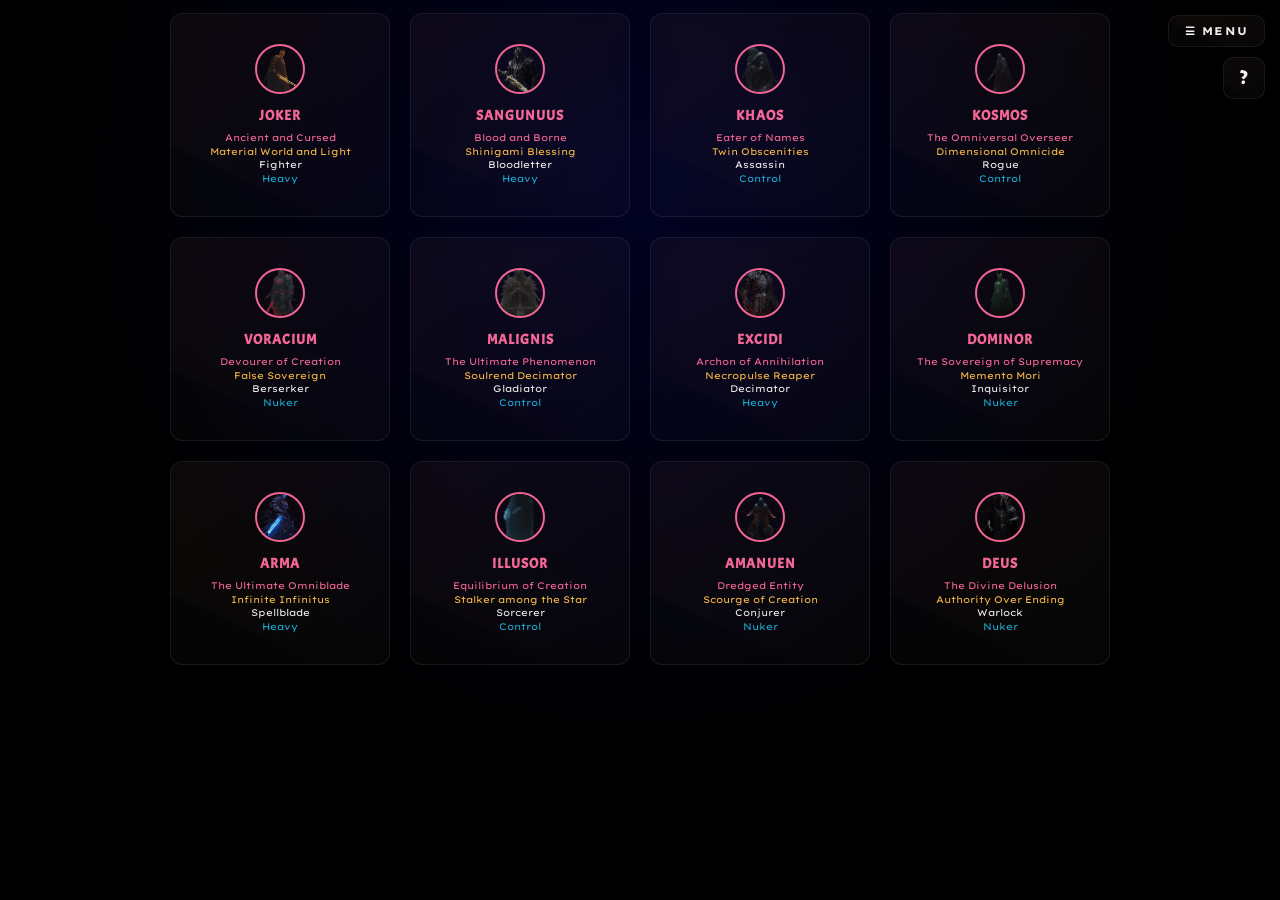
==== commit 2fdd7695: "fix: move console on mobile size" ====
--- a/browsergame.html
+++ b/browsergame.html
@@ -46,18 +46,13 @@
         <!-- 1. ENEMY CARD SECTION (Now at the top of combat) -->
         <div class="enemy" style="display: flex; justify-content: center; width: 100%; margin: 20px 0;"></div>
 
-        <!-- 2. COMBAT CONSOLE SECTION -->
-        <div id="realmConsole" style="display: none; max-width: 720px; margin: 20px auto; padding: 15px; background: #020224; border: 1px solid #ffc048; color: #fff; font-family: 'Lexend Exa', sans-serif; font-size: 13px; line-height: 1.6; text-align: center; border-radius: 8px; max-height: 120px; overflow-y: auto; box-shadow: 0 0 15px rgba(255, 192, 72, 0.2);"></div>
-
-        <div id="combatConsole" style="display: none; max-width: 720px; margin: 20px auto; padding: 15px; background: #020224; border: 1px solid #ff6b9d; color: #fff; font-family: 'Lexend Exa', sans-serif; font-size: 13px; line-height: 1.6; text-align: center; border-radius: 8px; max-height: 120px; overflow-y: auto; box-shadow: 0 0 15px rgba(255, 107, 157, 0.2);"></div>
-
         <!-- ENEMY SPRITE SHOWCASE -->
         <div id="enemyShowcase"></div>
 
-        <!-- 3. ACTION BUTTONS (In the middle) -->
+        <!-- 2. ACTION BUTTONS (In the middle) -->
         <div class="actions" style="text-align: center; margin: 20px 0;"></div>
 
-        <!-- 4. PLAYER CARD / CHARACTER SELECTION GRID (Now at the bottom) -->
+        <!-- 3. PLAYER CARD / CHARACTER SELECTION GRID (Now at the bottom) -->
         <main class="interface" id="character-grid">
             <a href="#" class="card" onclick="startVN('Joker')">
                 <img src="./images/exiliumarch/joker.png" alt="joker" class="img-avatar">
@@ -168,25 +163,31 @@
             </a>
         </main>
 
+        <!-- 4. COMBAT CONSOLE SECTION (Moved below player card) -->
+        <div id="realmConsole" style="display: none; max-width: 720px; margin: 20px auto; padding: 15px; background: #020224; border: 1px solid #ffc048; color: #fff; font-family: 'Lexend Exa', sans-serif; font-size: 13px; line-height: 1.6; text-align: center; border-radius: 8px; max-height: 120px; overflow-y: auto; box-shadow: 0 0 15px rgba(255, 192, 72, 0.2);"></div>
+
+        <div id="combatConsole" style="display: none; max-width: 720px; margin: 20px auto; padding: 15px; background: #020224; border: 1px solid #ff6b9d; color: #fff; font-family: 'Lexend Exa', sans-serif; font-size: 13px; line-height: 1.6; text-align: center; border-radius: 8px; max-height: 120px; overflow-y: auto; box-shadow: 0 0 15px rgba(255, 107, 157, 0.2);"></div>
+
         <div class="arena"></div>
     </div>
 
     <!-- VISUAL NOVEL VIEWPORT (FULLSCREEN) -->
     <div class="vnViewport" style="display:none;">
     <img class="vn-bg" src="./images/novelbackground.png" alt="">
-    <div class="characterLayer">
-        <img id="vnSpriteLeft" class="spriteElement leftSprite" src="" alt="">
-        <img id="vnSpriteRight" class="spriteElement rightSprite" src="" alt="">
-    </div>
 
     <div class="dialogueContainer">
+        <img id="vnSpriteLeft" class="spriteElement leftSprite" src="">
+        <img id="vnSpriteRight" class="spriteElement rightSprite" src="">
+
         <div id="speakerName" class="speakerLabel"></div>
+
         <div id="interactiveBox" class="dialogueWindow">
             <p id="sceneText"></p>
             <div class="actionPrompt">Click window to advance</div>
         </div>
     </div>
     </div>
+
 
 
     <button id="scrollToTop" onclick="scrollToTop()" aria-label="Scroll back to top"
--- a/css/base.css
+++ b/css/base.css
@@ -31,7 +31,7 @@
 
 .title {
     text-align: center;
-    margin-bottom: -81px;
+    margin-bottom: -67px;
     animation: fadeUp 0.8s ease;
 }
 
--- a/css/combat.css
+++ b/css/combat.css
@@ -1,56 +1,45 @@
 /* --- 8. COMBAT LAYOUT EXPANSION FIXES --- */
 #combatConsole {
     width: 100% !important;
-    max-width: 720px !important;
+    max-width: min(90vw, 720px) !important;
     margin: 20px auto !important;
     background: rgba(0, 0, 0, 0.4);
     border: 1px solid rgba(255, 107, 157, 0.2);
     border-radius: 12px;
     padding: 15px 20px;
-    font-size: 0.7rem;
+    font-size: clamp(0.6rem, 1.4vw, 0.8rem);
     line-height: 1.6;
     box-sizing: border-box;
-    max-height: 180px;
+    max-height: clamp(140px, 24vh, 200px);
     overflow-y: auto;
     backdrop-filter: blur(10px);
-    scrollbar-width: none; 
-    -ms-overflow-style: none; 
+    scrollbar-width: none;
+    -ms-overflow-style: none;
 }
 
 #combatConsole::-webkit-scrollbar {
     display: none;
 }
 
-#character-grid, .enemy {
+#character-grid,
+.enemy {
     width: 100% !important;
-    max-width: 720px !important;
+    max-width: min(90vw, 720px) !important;
     margin: 0 auto !important;
 }
 
-.enemy + #combatConsole,
-#combatConsole + .actions,
-.actions + #character-grid {
-    margin-top: 15px !important; 
-    margin-bottom: 0px !important; 
-}
-
-#character-grid + button, 
+/* ⭐ PLAYER CARD SPACING — NORMAL MODE ⭐ */
+#character-grid + button,
 #character-grid + div,
 #character-grid + a {
-    margin-top: 15px !important; 
-    margin-bottom: 0px !important; 
+    margin-top: clamp(10px, 2vh, 20px) !important;
+    margin-bottom: 0 !important;
 }
 
 /* --- 9. COSMIC COMBAT EFFECTS & ANIMATIONS --- */
-@keyframes cosmicShake {
-    0%, 100% { transform: translate(0, 0); }
-    10%, 30%, 50%, 70%, 90% { transform: translate(-4px, 2px); }
-    20%, 40%, 60%, 80% { transform: translate(4px, -2px); }
-}
-
-.shake-active {
-    animation: cosmicShake 0.4s cubic-bezier(.36,.07,.19,.97) both;
-}
+/* SHAKE REMOVED */
+/* @keyframes cosmicShake { ... } */
+/* .shake-active { animation: cosmicShake ... } */
 
 @keyframes flashEnemyHit {
     0% { background: radial-gradient(circle at 50% 20%, #da4a6c, #000000 75%); }
@@ -106,7 +95,7 @@
     animation: floatUp 0.8s ease-out forwards;
     font-family: 'Acme', sans-serif;
     color: #ff6b9d;
-    font-size: 2rem;
+    font-size: clamp(1.4rem, 3vw, 2rem);
     pointer-events: none;
     z-index: 1000;
 }
@@ -118,8 +107,8 @@
 
 /* --- 13. COMBAT SCREEN EDGE LAYOUT --- */
 body:has(.enemy .card) {
-    padding-top: 15px !important;    
-    padding-bottom: 15px !important; 
+    padding-top: clamp(10px, 2vh, 20px) !important;
+    padding-bottom: clamp(10px, 2vh, 20px) !important;
     padding-left: 0 !important;
     padding-right: 0 !important;
     height: 100vh !important;
@@ -143,36 +132,39 @@
     margin-right: auto !important;
 }
 
-.container:has(.enemy .card) #combatConsole + .actions {
-    margin-top: auto !important;
-    margin-bottom: 0 !important;
-}
-
+/* ⭐ ACTION CARDS — COMBAT MODE (fluid movement) ⭐ */
+.container:has(.enemy .card) .actions {
+    position: relative;
+    top: clamp(24px, 4vw, 60px) !important;
+}
+
+/* ⭐ PLAYER CARD — COMBAT MODE (fluid movement) ⭐ */
 .container:has(.enemy .card) #character-grid {
-    margin-top: 9px !important; 
+    margin-top: clamp(30px, 5vw, 90px) !important;
     margin-bottom: 0 !important;
     margin-left: auto !important;
     margin-right: auto !important;
 }
 
+/* CONSOLES FIXED AT BOTTOM (fluid size) */
 .container:has(.enemy .card) #combatConsole,
 .container:has(.enemy .card) #realmConsole {
     position: fixed !important;
-    bottom: 15px !important;     
-    width: 320px !important;     
-    max-width: 320px !important; 
-    height: 200px !important;    
-    max-height: 250px !important;
-    margin: 0 !important; 
+    bottom: clamp(10px, 2vh, 20px) !important;
+    width: min(40vw, 360px) !important;
+    max-width: min(40vw, 360px) !important;
+    height: clamp(160px, 26vh, 240px) !important;
+    max-height: clamp(180px, 30vh, 260px) !important;
+    margin: 0 !important;
     z-index: 1000 !important;
 }
 
 .container:has(.enemy .card) #combatConsole {
-    right: 20px !important; 
+    right: clamp(10px, 2vw, 20px) !important;
 }
 
 .container:has(.enemy .card) #realmConsole {
-    left: 20px !important; 
+    left: clamp(10px, 2vw, 20px) !important;
     display: flex !important;
     flex-direction: column;
     justify-content: center;
@@ -183,9 +175,10 @@
     width: 100% !important;
 }
 
+/* ENEMY SHOWCASE FLUID */
 #enemyShowcase {
     width: 100%;
-    height: 260px;
+    height: clamp(220px, 32vh, 320px);
     margin: 20px auto;
     display: none;
     justify-content: center;
@@ -212,6 +205,136 @@
 }
 
 #realmConsole {
-    scrollbar-width: none; 
-    -ms-overflow-style: none; 
-}
+    scrollbar-width: none;
+    -ms-overflow-style: none;
+}
+
+/* --- ULTRAWIDE / LARGE DISPLAY SCALING (optional fine-tune) --- */
+@media (min-width: 1600px) {
+
+    body:has(.enemy .card) .container {
+        max-width: min(70vw, 1100px) !important;
+    }
+
+    body:has(.enemy .card) #character-grid,
+    body:has(.enemy .card) .enemy {
+        max-width: min(70vw, 1100px) !important;
+    }
+
+    body:has(.enemy .card) #enemyShowcase {
+        height: clamp(280px, 36vh, 360px) !important;
+        max-width: min(70vw, 1100px) !important;
+    }
+
+    body:has(.enemy .card) #combatConsole,
+    body:has(.enemy .card) #realmConsole {
+        width: min(32vw, 380px) !important;
+        max-width: min(32vw, 380px) !important;
+        height: clamp(200px, 28vh, 280px) !important;
+    }
+
+    .container:has(.enemy .card) .actions {
+        top: clamp(40px, 4vw, 80px) !important;
+    }
+
+    .container:has(.enemy .card) #character-grid {
+        margin-top: clamp(50px, 5vw, 110px) !important;
+    }
+}
+
+/* ============================================================
+   14. RESPONSIVE COMBAT LAYOUT — PHONE THROUGH TABLET/LAPTOP
+   Covers every width up to 1499px with fluid clamp()-based
+   sizing (no snapping at a single breakpoint). At 1500px+,
+   the original floating-sidebar console design (section 13 +
+   the ultrawide block) takes over untouched — that's roughly
+   the minimum width needed for those consoles to sit beside
+   the center content without overlapping it.
+   ============================================================ */
+@media (max-width: 1499px) {
+
+    /* Let the page scroll naturally instead of hard-clipping at 100vh */
+    body:has(.enemy .card) {
+        height: auto !important;
+        min-height: 100vh !important;
+        overflow-y: auto !important;
+        overflow-x: hidden !important;
+        padding: clamp(10px, 3vw, 20px) !important;
+    }
+
+    .container:has(.enemy .card) {
+        height: auto !important;
+    }
+
+    /* Cap combat elements to a comfortable centered column */
+    .container:has(.enemy .card) .enemy,
+    .container:has(.enemy .card) #character-grid,
+    .container:has(.enemy .card) .actions,
+    body:has(.enemy .card) #enemyShowcase {
+        width: 100% !important;
+        max-width: min(94vw, 720px) !important;
+        margin-left: auto !important;
+        margin-right: auto !important;
+    }
+
+    /* Cards scale fluidly with viewport width — no snapping */
+    .container:has(.enemy .card) #character-grid .card {
+        padding: clamp(10px, 2vw, 20px) clamp(14px, 3vw, 40px) !important;
+        gap: clamp(14px, 3vw, 40px) !important;
+        min-height: unset !important;
+    }
+
+    .container:has(.enemy .card) #character-grid .img-avatar {
+        width: clamp(45px, 10vw, 70px) !important;
+        height: clamp(45px, 10vw, 70px) !important;
+    }
+
+    .container:has(.enemy .card) #character-grid .card h3 {
+        font-size: clamp(0.85rem, 2.2vw, 1.1rem) !important;
+    }
+
+    .container:has(.enemy .card) #character-grid .card p {
+        font-size: clamp(0.65rem, 1.6vw, 0.8rem) !important;
+    }
+
+    /* Enemy art scales instead of jumping at a breakpoint */
+    body:has(.enemy .card) #enemyShowcase {
+        height: clamp(140px, 28vw, 260px) !important;
+        margin: clamp(8px, 2vw, 20px) auto !important;
+    }
+
+    /* Action buttons: auto-fit as many as the row allows,
+       wrap to a new row when there isn't room — no media
+       query needed for this part, it just flows */
+    .container:has(.enemy .card) .actions {
+        top: 0 !important;
+        margin-top: clamp(8px, 2vw, 20px) !important;
+    }
+
+    .actions-row {
+        flex-wrap: wrap !important;
+        gap: clamp(6px, 1.5vw, 12px) !important;
+    }
+
+    .actions-row button {
+        flex: 1 1 140px;
+        font-size: clamp(0.65rem, 1.8vw, 0.85rem) !important;
+        padding: clamp(6px, 1.5vw, 10px) !important;
+    }
+
+    /* Log boxes: normal stacked flow, pushed below everything
+       else, instead of floating fixed sidebars (which need
+       real desktop width to not overlap content) */
+    .container:has(.enemy .card) #combatConsole,
+    .container:has(.enemy .card) #realmConsole {
+        position: static !important;
+        width: 100% !important;
+        max-width: min(94vw, 720px) !important;
+        height: auto !important;
+        max-height: clamp(110px, 20vw, 160px) !important;
+        margin: clamp(6px, 1.5vw, 10px) auto !important;
+        right: auto !important;
+        left: auto !important;
+        order: 10 !important;
+    }
+}
--- a/css/novel.css
+++ b/css/novel.css
@@ -4,20 +4,11 @@
     box-sizing: border-box;
 }
 
-body.vn-active {
-    margin: 0;
-    padding: 0;
-    background: #000000;
-    color: #ffffff;
-    font-family: 'Lexend Exa', sans-serif;
-    min-height: 100vh;
-    overflow: hidden;
-    position: relative;
-}
-
 /* --- FULLSCREEN VN VIEWPORT --- */
-.vnViewport {
-    position: relative;
+body.vn-active .vnViewport {
+    position: fixed;
+    top: 0;
+    left: 0;
     width: 100vw;
     height: 100vh;
     overflow: hidden;
@@ -25,11 +16,12 @@
     display: flex;
     flex-direction: column;
     justify-content: flex-end;
-    padding: 0; /* IMPORTANT: removes borders */
+    padding: 0;
+    z-index: 99999; /* Keeps it strictly on top of everything else only when active */
 }
 
 /* Tint overlay */
-.vnViewport::before {
+body.vn-active .vnViewport::before {
     content: "";
     position: absolute;
     inset: 0;
@@ -38,73 +30,90 @@
 }
 
 /* Background image */
-.vn-bg {
+body.vn-active .vn-bg {
     position: absolute;
     inset: 0;
     width: 100%;
     height: 100%;
-    object-fit: cover; /* perfect fullscreen scaling */
+    object-fit: cover;
     z-index: -2;
     pointer-events: none;
 }
 
-/* Dialogue box positioning */
-.vnViewport .dialogueContainer {
+/* Dialogue box positioning scoped exclusively to vn-active */
+body.vn-active .vnViewport .dialogueContainer {
     position: absolute;
     bottom: 20px;
     left: 50%;
     transform: translateX(-50%);
-}
-
-/* --- SPRITES SITTING ON THE TEXTBOX --- */
-
-.spriteElement {
-    position: absolute;
-    bottom: 105px;
-
-    /* FORCE REAL SIZE INSTEAD OF JUST A LIMIT */
-    height: 60vh;          /* big, VN-style height */
-    width: auto;
-    object-fit: contain;
-
-    opacity: 0;
-    transition: opacity 0.4s ease;
-}
-
-
-/* LEFT SPRITE */
-#vnSpriteLeft {
-    left: 210px; /* Move rightward so it sits ON the textbox */
-}
-
-/* RIGHT SPRITE */
-#vnSpriteRight {
-    right: 210px; /* Move leftward so it sits ON the textbox */
-}
-
-
-/* --------------------------------------------------
-   ACTIVE SPRITE FADE-IN
--------------------------------------------------- */
-.spriteElement.active {
-    opacity: 1;
-}
-
-
-
-.spriteElement.active {
-    opacity: 1;
-}
-
-/* Dialogue UI */
-.dialogueContainer {
-    position: relative;
     width: 100%;
     max-width: 1100px;
     margin: 0 auto;
     z-index: 10;
 }
 
+/* Background image */
+.vn-bg {
+    position: absolute;
+    inset: 0;
+    width: 100%;
+    height: 100%;
+    object-fit: cover;
+    z-index: -2;
+    pointer-events: none;
+}
+
+/* Dialogue box positioning (CORRECT VERSION — ONLY THIS ONE) */
+.vnViewport .dialogueContainer {
+    position: absolute;
+    bottom: 20px;
+    left: 50%;
+    transform: translateX(-50%);
+    width: 100%;
+    max-width: 1100px;
+    margin: 0 auto;
+    z-index: 10;
+}
+
+
+/* --- SPRITES SITTING ON THE TEXTBOX --- */
+.spriteElement {
+    position: absolute;
+    bottom: 105px;
+    height: 60vh;
+    width: auto;
+    object-fit: contain;
+    opacity: 0;
+    transition: opacity 0.4s ease;
+}
+
+/* LEFT SPRITE — horizontal movement */
+#vnSpriteLeft.posLeft100 { left: 100px; }
+#vnSpriteLeft.posLeft300 { left: 300px; }
+#vnSpriteLeft.posLeft600 { left: 600px; }
+
+/* LEFT SPRITE — vertical movement */
+#vnSpriteLeft.posLeftUp   { bottom: 150px; }
+#vnSpriteLeft.posLeftDown { bottom: 50px; }
+
+/* RIGHT SPRITE — FORCE RIGHT SIDE ANCHOR */
+#vnSpriteRight {
+    right: 0;
+    left: auto;
+    bottom: 85px;
+}
+
+/* RIGHT SPRITE — horizontal movement */
+#vnSpriteRight.posRight120 { right: 120px; }
+#vnSpriteRight.posRight380 { right: 380px; }
+#vnSpriteRight.posRight720 { right: 720px; }
+
+/* ACTIVE SPRITE FADE-IN */
+.spriteElement.active {
+    opacity: 1;
+}
+
+/* Dialogue UI */
 .speakerLabel {
     font-family: 'Acme', sans-serif;
     font-size: 2rem;
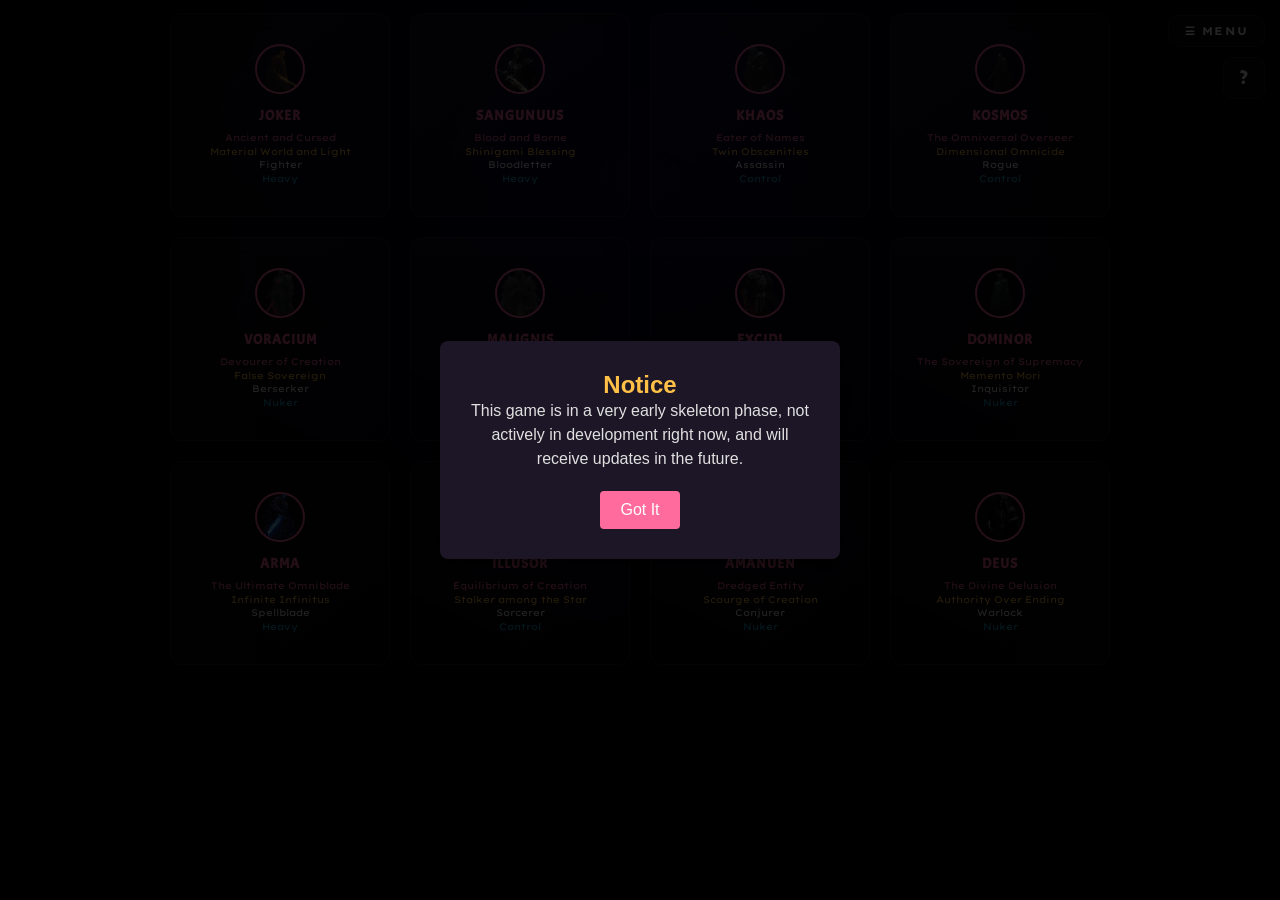
==== commit c2be9305: "fix: add notice" ====
--- a/browsergame.html
+++ b/browsergame.html
@@ -19,6 +19,71 @@
 </head>
 <body>
 
+        <style>
+    .modalBackdrop {
+        position: fixed;
+        top: 0;
+        left: 0;
+        width: 100%;
+        height: 100%;
+        background: rgba(0, 0, 0, 0.85);
+        display: flex;
+        justify-content: center;
+        align-items: center;
+        z-index: 9999;
+    }
+    .modalContent {
+        background: #1c1626;
+        color: #ffffff;
+        padding: 30px;
+        border-radius: 8px;
+        max-width: 400px;
+        width: 90%;
+        text-align: center;
+        box-shadow: 0 4px 20px rgba(0,0,0,0.5);
+        font-family: sans-serif;
+    }
+    .modalContent h2 {
+        margin-top: 0;
+        color: #ffc048;
+    }
+    .modalContent p {
+        line-height: 1.5;
+        margin-bottom: 20px;
+        color: #e0e0e0;
+    }
+    .modalContent button {
+        background: #ff6b9d;
+        color: #ffffff;
+        border: none;
+        padding: 10px 20px;
+        font-size: 16px;
+        border-radius: 4px;
+        cursor: pointer;
+    }
+    .modalContent button:hover {
+        background: #ff85b3;
+    }
+    </style>
+
+    <div id="disclaimerModal" class="modalBackdrop">
+    <div class="modalContent">
+        <h2>Notice</h2>
+        <p>This game is in a very early skeleton phase, not actively in development right now, and will receive updates in the future.</p>
+        <button id="closeModalBtn">Got It</button>
+    </div>
+    </div>
+
+    <script>
+    document.addEventListener("DOMContentLoaded", function() {
+        const modal = document.getElementById("disclaimerModal");
+        const button = document.getElementById("closeModalBtn");
+        button.addEventListener("click", function() {
+        modal.style.display = "none";
+        });
+    });
+    </script>
+
     <nav class="menu-panel">
         <button class="menu-toggle" onclick="toggleMenu()">☰ Menu</button>
         <button id="rpsButton" class="menu-toggle" style="margin-top: 10px; justify-content: center; font-family: 'Acme', sans-serif; font-size: 1.2rem;">?</button>
